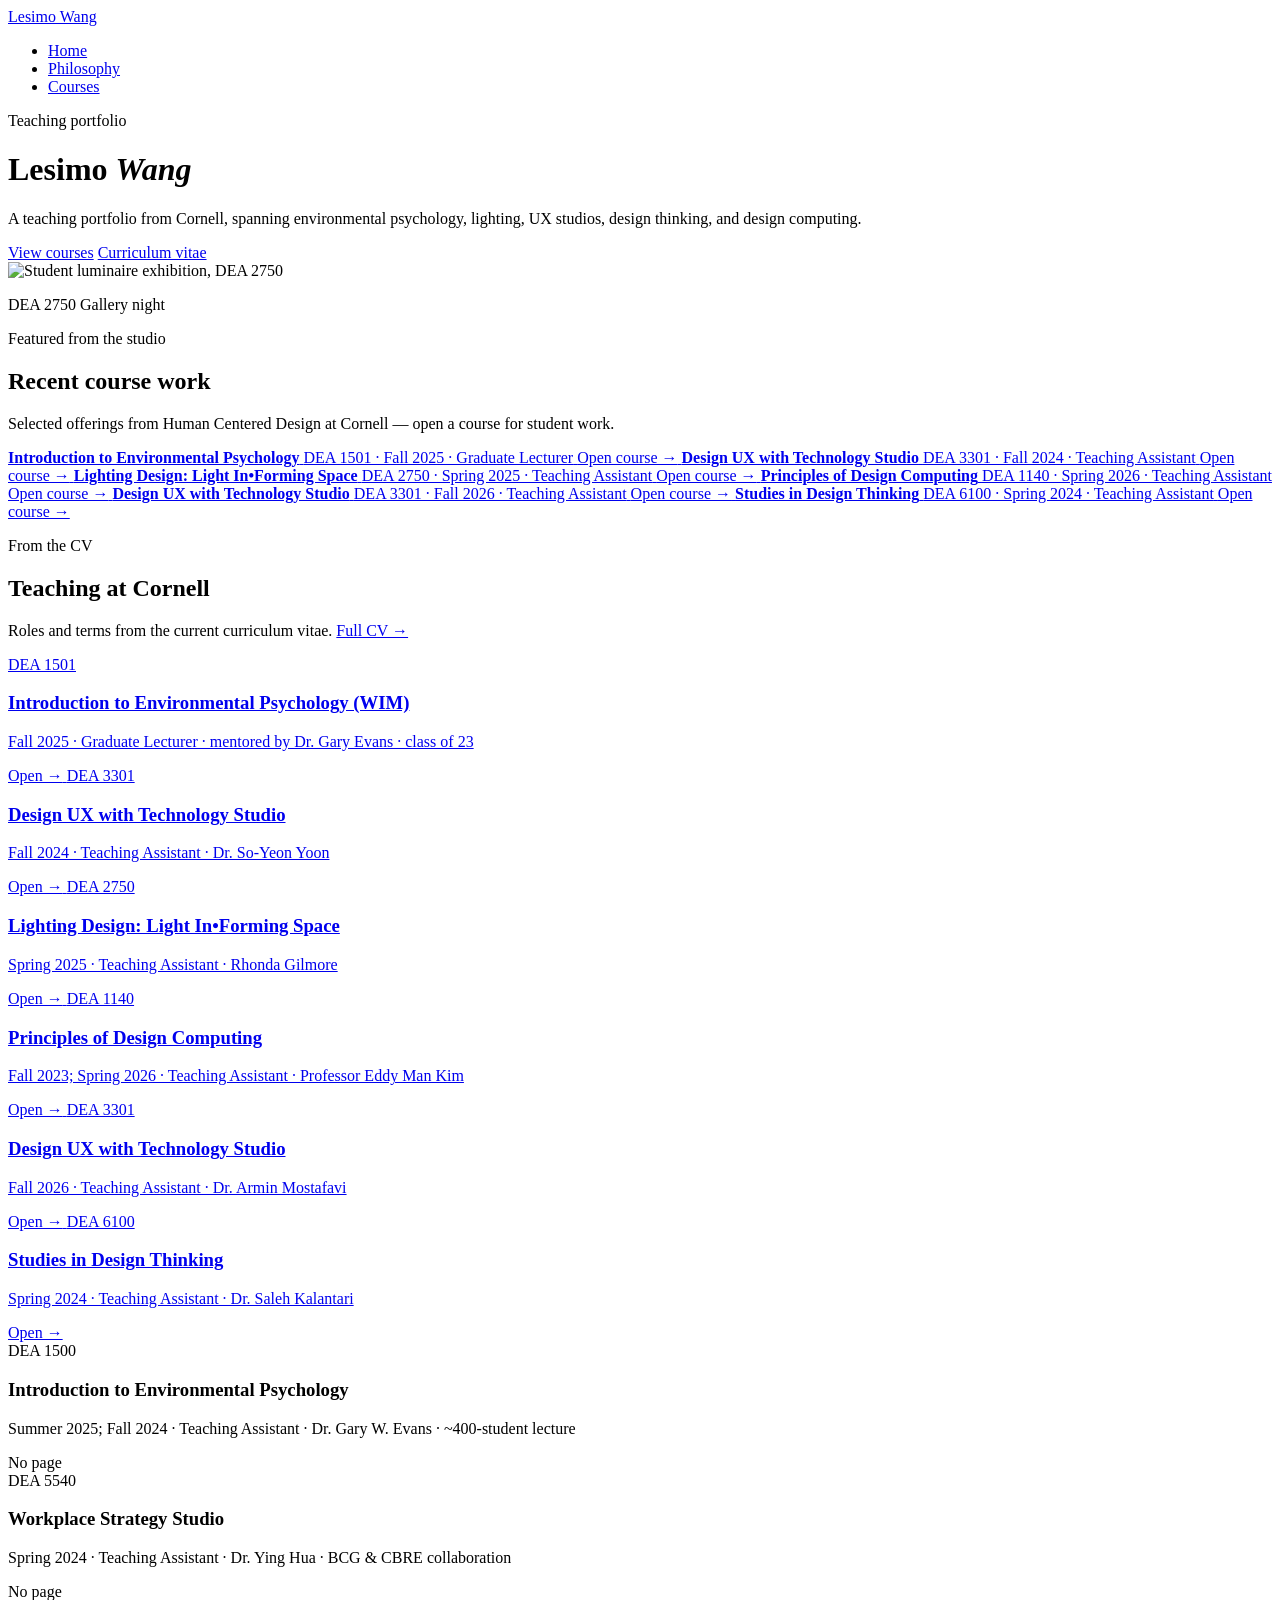
==== index.html @ b4a47603 "Add files via upload" ====
<!DOCTYPE html>
<html lang="en">
<head>
  <meta charset="UTF-8" />
  <meta name="viewport" content="width=device-width, initial-scale=1" />
  <title>Lesimo Wang — Teaching Portfolio</title>
  <link rel="preconnect" href="https://fonts.googleapis.com" />
  <link rel="preconnect" href="https://fonts.gstatic.com" crossorigin />
  <link href="https://fonts.googleapis.com/css2?family=Cormorant+Garamond:ital,wght@0,500;0,600;1,500&family=IBM+Plex+Sans:wght@300;400;500;600&display=swap" rel="stylesheet" />
  <link rel="stylesheet" href="assets/site.css?v=hero-gallery-1" />
</head>
<body>
  <nav class="site-nav">
    <div class="site-nav-inner">
      <a class="brand" href="index.html">Lesimo Wang</a>
      <ul>
        <li><a href="index.html" aria-current="page">Home</a></li>
        <li><a href="philosophy.html">Philosophy</a></li>
        <li><a href="courses/index.html">Courses</a></li>
      </ul>
    </div>
  </nav>

  <header class="hero">
    <div class="hero-copy">
      <p class="eyebrow">Teaching portfolio</p>
      <h1 class="hero-brand">Lesimo <em>Wang</em></h1>
      <p class="hero-lead">
        A teaching portfolio from Cornell, spanning environmental psychology, lighting, UX studios, design thinking, and design computing.
      </p>
      <div class="cta-row">
        <a class="cta-primary" href="courses/index.html">View courses</a>
        <a class="cta-secondary" href="cv.html">Curriculum vitae</a>
      </div>
    </div>
    <div class="hero-visual hero-visual--photo">
      <img
        class="hero-visual-img"
        src="assets/dea-2750/exhibit/exhibit-panorama-hero.jpg"
        alt="Student luminaire exhibition, DEA 2750"
      />
      <p class="visual-caption">
        <span>DEA 2750</span>
        Gallery night
      </p>
    </div>
  </header>

  <section class="section band">
    <div class="section-head">
      <div>
        <p class="label">Featured from the studio</p>
        <h2>Recent course work</h2>
      </div>
      <p class="note">
        Selected offerings from Human Centered Design at Cornell — open a course for student work.
      </p>
    </div>
    <div class="artifact-rail">
      <a class="artifact-item" href="courses/dea-1501.html">
        <strong>Introduction to Environmental Psychology</strong>
        <span>DEA 1501 · Fall 2025 · Graduate Lecturer</span>
        <span class="tick">Open course →</span>
      </a>
      <a class="artifact-item" href="courses/dea-3301-f24.html">
        <strong>Design UX with Technology Studio</strong>
        <span>DEA 3301 · Fall 2024 · Teaching Assistant</span>
        <span class="tick">Open course →</span>
      </a>
      <a class="artifact-item" href="courses/dea-2750.html">
        <strong>Lighting Design: Light In•Forming Space</strong>
        <span>DEA 2750 · Spring 2025 · Teaching Assistant</span>
        <span class="tick">Open course →</span>
      </a>
      <a class="artifact-item" href="courses/dea-1140.html">
        <strong>Principles of Design Computing</strong>
        <span>DEA 1140 · Spring 2026 · Teaching Assistant</span>
        <span class="tick">Open course →</span>
      </a>
      <a class="artifact-item" href="courses/dea-3301-f26.html">
        <strong>Design UX with Technology Studio</strong>
        <span>DEA 3301 · Fall 2026 · Teaching Assistant</span>
        <span class="tick">Open course →</span>
      </a>
      <a class="artifact-item" href="courses/dea-6100.html">
        <strong>Studies in Design Thinking</strong>
        <span>DEA 6100 · Spring 2024 · Teaching Assistant</span>
        <span class="tick">Open course →</span>
      </a>
    </div>
  </section>

  <section class="section">
    <div class="section-head">
      <div>
        <p class="label">From the CV</p>
        <h2>Teaching at Cornell</h2>
      </div>
      <p class="note">
        Roles and terms from the current curriculum vitae.
        <a href="cv.html">Full CV →</a>
      </p>
    </div>
    <div class="course-list home-teaching-list">
      <a class="course-row" href="courses/dea-1501.html">
        <span class="code">DEA 1501</span>
        <div>
          <h3>Introduction to Environmental Psychology (WIM)</h3>
          <p>Fall 2025 · Graduate Lecturer · mentored by Dr. Gary Evans · class of 23</p>
        </div>
        <span class="go">Open →</span>
      </a>
      <a class="course-row" href="courses/dea-3301-f24.html">
        <span class="code">DEA 3301</span>
        <div>
          <h3>Design UX with Technology Studio</h3>
          <p>Fall 2024 · Teaching Assistant · Dr. So-Yeon Yoon</p>
        </div>
        <span class="go">Open →</span>
      </a>
      <a class="course-row" href="courses/dea-2750.html">
        <span class="code">DEA 2750</span>
        <div>
          <h3>Lighting Design: Light In•Forming Space</h3>
          <p>Spring 2025 · Teaching Assistant · Rhonda Gilmore</p>
        </div>
        <span class="go">Open →</span>
      </a>
      <a class="course-row" href="courses/dea-1140.html">
        <span class="code">DEA 1140</span>
        <div>
          <h3>Principles of Design Computing</h3>
          <p>Fall 2023; Spring 2026 · Teaching Assistant · Professor Eddy Man Kim</p>
        </div>
        <span class="go">Open →</span>
      </a>
      <a class="course-row" href="courses/dea-3301-f26.html">
        <span class="code">DEA 3301</span>
        <div>
          <h3>Design UX with Technology Studio</h3>
          <p>Fall 2026 · Teaching Assistant · Dr. Armin Mostafavi</p>
        </div>
        <span class="go">Open →</span>
      </a>
      <a class="course-row" href="courses/dea-6100.html">
        <span class="code">DEA 6100</span>
        <div>
          <h3>Studies in Design Thinking</h3>
          <p>Spring 2024 · Teaching Assistant · Dr. Saleh Kalantari</p>
        </div>
        <span class="go">Open →</span>
      </a>
      <div class="course-row is-static">
        <span class="code">DEA 1500</span>
        <div>
          <h3>Introduction to Environmental Psychology</h3>
          <p>Summer 2025; Fall 2024 · Teaching Assistant · Dr. Gary W. Evans · ~400-student lecture</p>
        </div>
        <span class="go ph">No page</span>
      </div>
      <div class="course-row is-static">
        <span class="code">DEA 5540</span>
        <div>
          <h3>Workplace Strategy Studio</h3>
          <p>Spring 2024 · Teaching Assistant · Dr. Ying Hua · BCG &amp; CBRE collaboration</p>
        </div>
        <span class="go ph">No page</span>
      </div>
    </div>
  </section>

  <footer class="site-footer">
    <span>Lesimo Wang · yw529@cornell.edu</span>
    <span>
      <a href="cv.html">CV</a>
      ·
      <a href="assets/cv-yuanzhi-wang.pdf" target="_blank" rel="noopener">Download PDF</a>
    </span>
  </footer>

</body>
</html>
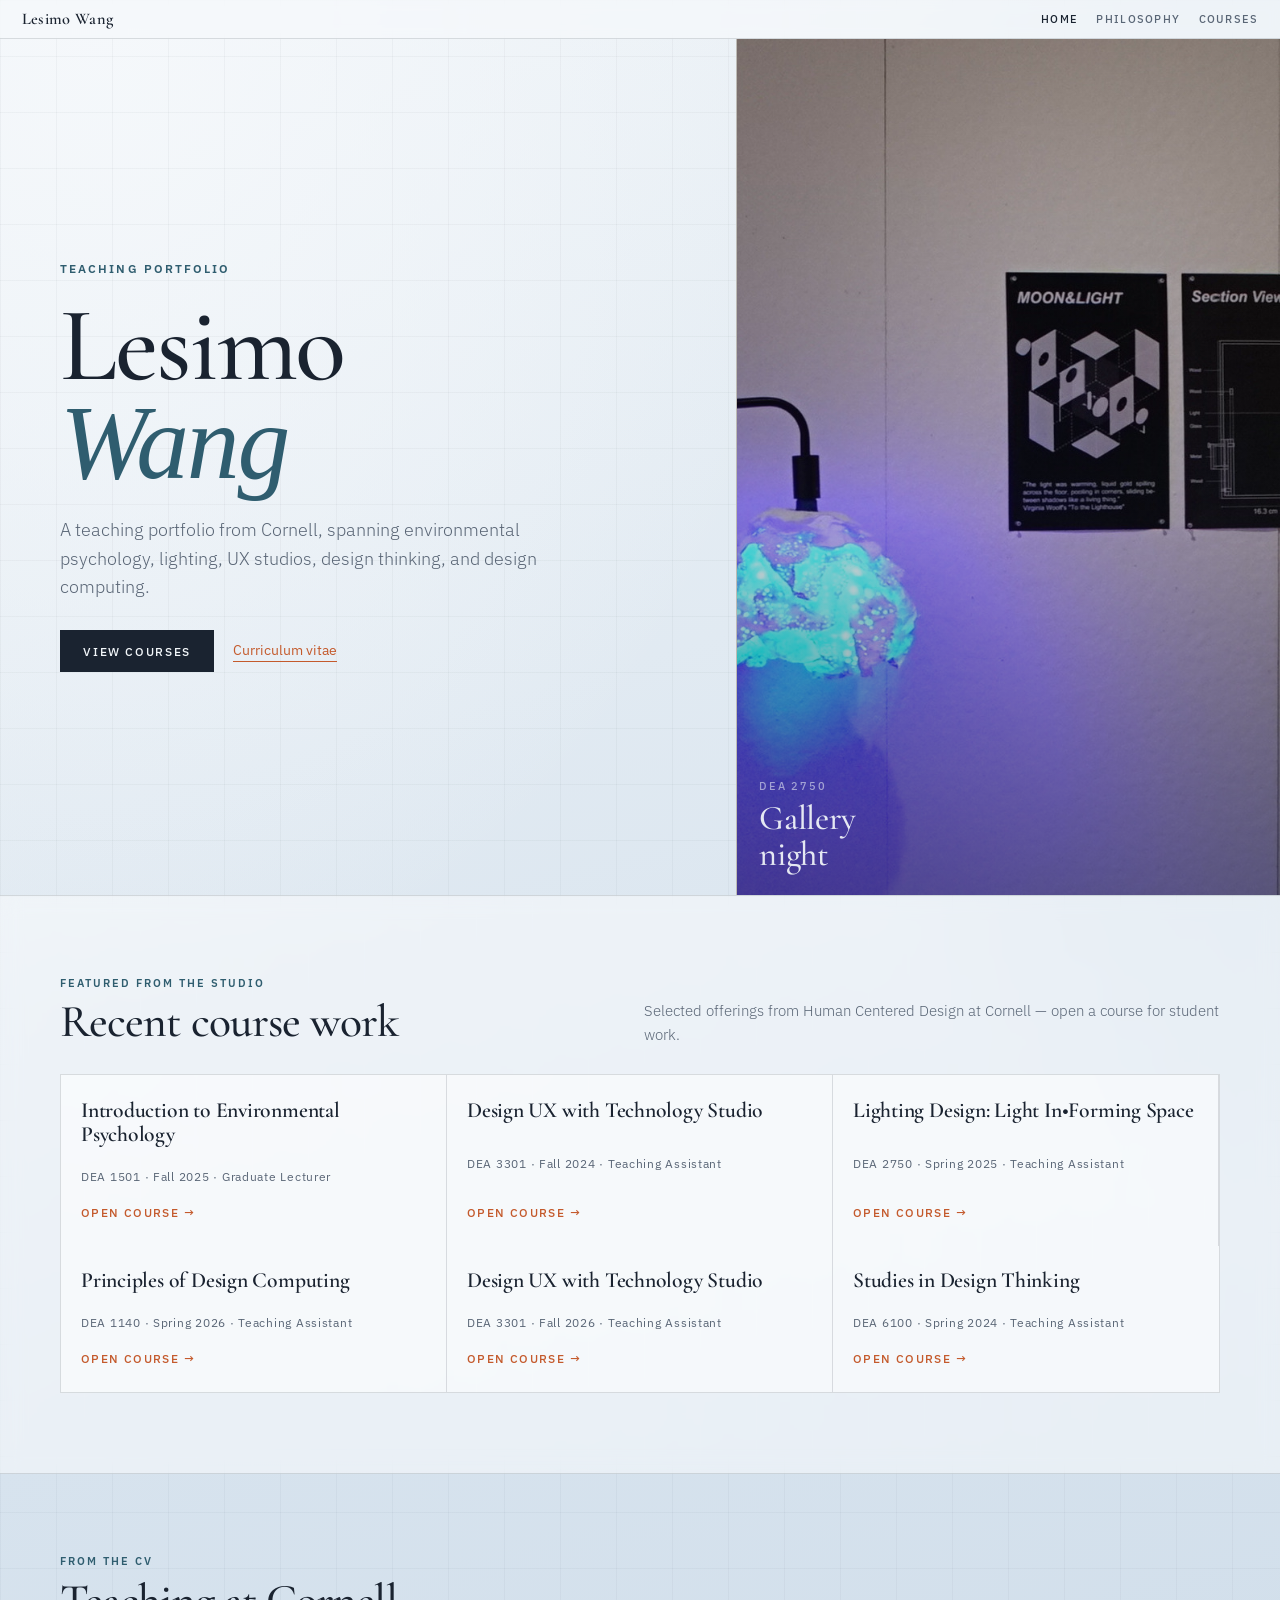
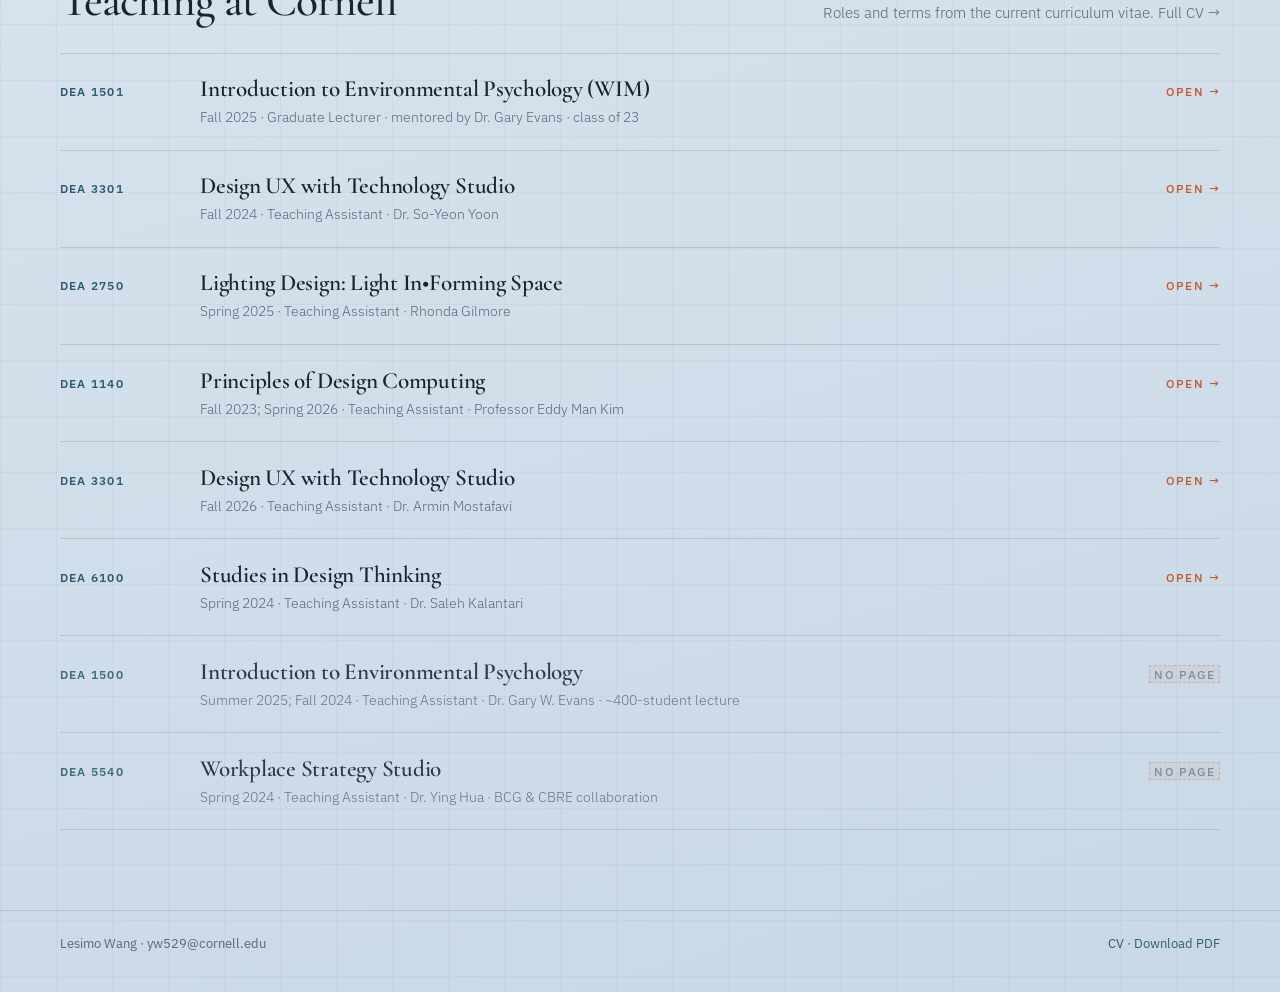
==== commit a6736295: "Add Cloudflare Web Analytics beacon to all public pages Insert the site-wide analytics script once o" ====
--- a/index.html
+++ b/index.html
@@ -178,5 +178,6 @@
     </span>
   </footer>
 
+<!-- Cloudflare Web Analytics --><script type='module' src='https://static.cloudflareinsights.com/beacon.min.js' data-cf-beacon='{"token": "278f370150f842c4921b867a629c3dd2"}'></script><!-- End Cloudflare Web Analytics -->
 </body>
 </html>
--- a/assets/site.css
+++ b/assets/site.css
@@ -0,0 +1,2810 @@
+:root {
+  --ink: #1a2330;
+  --muted: #5a6676;
+  --accent: #2f5d6f;
+  --signal: #c45a2c;
+  --line: rgba(26, 35, 48, 0.14);
+  --paper: rgba(255, 255, 255, 0.48);
+  --soft: #f5f8fb;
+  /* Student-work media mat (no outer frame) */
+  --media-mat: #f4f7f6;
+  --overview-max: 44rem;
+}
+
+* { box-sizing: border-box; margin: 0; padding: 0; }
+
+html { scroll-behavior: smooth; }
+
+body {
+  font-family: "IBM Plex Sans", sans-serif;
+  color: var(--ink);
+  background-color: #e4ecf3;
+  background-image:
+    linear-gradient(rgba(26, 35, 48, 0.035) 1px, transparent 1px),
+    linear-gradient(90deg, rgba(26, 35, 48, 0.035) 1px, transparent 1px),
+    radial-gradient(110% 75% at 8% 0%, #f5f8fb 0%, transparent 52%),
+    radial-gradient(80% 60% at 100% 18%, #c5d5e4 0%, transparent 48%),
+    linear-gradient(165deg, #eef3f7 0%, #d7e3ee 50%, #c9d8e6 100%);
+  background-size: 56px 56px, 56px 56px, 100% 100%, 100% 100%, 100% 100%;
+  min-height: 100vh;
+}
+
+a { color: inherit; text-decoration: none; }
+img { max-width: 100%; display: block; }
+
+/* Consistent keyboard focus across the site */
+:focus {
+  outline: none;
+}
+
+:focus-visible {
+  outline: 2px solid var(--accent);
+  outline-offset: 3px;
+}
+
+.site-nav {
+  position: sticky;
+  top: 0;
+  z-index: 20;
+  border-bottom: 1px solid var(--line);
+  background: rgba(245, 248, 251, 0.72);
+  backdrop-filter: blur(6px);
+}
+
+.site-nav-inner {
+  display: flex;
+  justify-content: space-between;
+  align-items: center;
+  gap: 1.5rem;
+  width: 100%;
+  margin: 0;
+  padding: 0.55rem clamp(0.85rem, 2.2vw, 1.35rem);
+}
+
+.site-nav-actions {
+  display: flex;
+  align-items: center;
+  gap: 1rem;
+  margin-left: auto;
+}
+
+.site-nav .brand {
+  font-family: "Cormorant Garamond", serif;
+  font-size: 1.02rem;
+  font-weight: 600;
+  letter-spacing: 0.02em;
+}
+
+.site-nav ul {
+  display: flex;
+  gap: 1.15rem;
+  list-style: none;
+  font-size: 0.66rem;
+  letter-spacing: 0.12em;
+  text-transform: uppercase;
+  font-weight: 500;
+  color: var(--muted);
+}
+
+.site-nav a[aria-current="page"] { color: var(--ink); }
+
+.site-footer {
+  border-top: 1px solid var(--line);
+  padding: 1.5rem clamp(1.4rem, 5vw, 3.75rem) 2.5rem;
+  font-size: 0.8rem;
+  color: var(--muted);
+  display: flex;
+  justify-content: space-between;
+  align-items: center;
+  gap: 1rem;
+  flex-wrap: wrap;
+}
+
+.site-footer .placeholder {
+  font-size: 0.72rem;
+  letter-spacing: 0.08em;
+  text-transform: uppercase;
+}
+
+.site-footer a {
+  color: var(--accent);
+  text-decoration: none;
+}
+
+.site-footer a:hover { color: var(--signal); }
+
+.footer-nav {
+  display: flex;
+  flex-wrap: wrap;
+  align-items: center;
+  gap: 0.85rem 1.25rem;
+  font-size: 0.78rem;
+  letter-spacing: 0.04em;
+}
+
+.footer-nav a {
+  color: var(--accent);
+}
+
+.footer-nav a:hover { color: var(--signal); }
+
+.footer-nav .footer-nav-muted {
+  color: rgba(90, 102, 118, 0.45);
+  pointer-events: none;
+}
+
+/* Home hero */
+.hero {
+  min-height: calc(100vh - 2.75rem);
+  display: grid;
+  grid-template-columns: 1.15fr 0.85fr;
+  align-items: stretch;
+}
+
+@media (max-width: 880px) {
+  .hero { grid-template-columns: 1fr; min-height: auto; }
+  .hero-visual { min-height: 38vh; order: -1; }
+}
+
+.hero-copy {
+  padding: clamp(2.25rem, 6vw, 4.75rem) clamp(1.4rem, 5vw, 3.75rem);
+  display: flex;
+  flex-direction: column;
+  justify-content: center;
+  gap: 1.35rem;
+}
+
+.eyebrow {
+  font-size: 0.72rem;
+  font-weight: 600;
+  letter-spacing: 0.18em;
+  text-transform: uppercase;
+  color: var(--accent);
+}
+
+.hero-brand {
+  font-family: "Cormorant Garamond", serif;
+  font-size: clamp(3.2rem, 8.5vw, 6.6rem);
+  font-weight: 500;
+  line-height: 0.92;
+  letter-spacing: -0.02em;
+  max-width: 10ch;
+}
+
+.hero-brand em {
+  font-style: italic;
+  color: var(--accent);
+}
+
+.hero-lead {
+  max-width: 30rem;
+  font-size: clamp(1rem, 1.5vw, 1.15rem);
+  font-weight: 300;
+  line-height: 1.55;
+  color: var(--muted);
+}
+
+.cta-row {
+  display: flex;
+  gap: 1.2rem;
+  align-items: center;
+  flex-wrap: wrap;
+  margin-top: 0.5rem;
+}
+
+.cta-primary {
+  display: inline-block;
+  padding: 0.85rem 1.45rem;
+  background: var(--ink);
+  color: #f3f7fa;
+  font-size: 0.74rem;
+  letter-spacing: 0.14em;
+  text-transform: uppercase;
+  font-weight: 500;
+  transition: background 0.22s ease;
+}
+
+.cta-primary:hover { background: var(--accent); }
+
+.cta-secondary {
+  font-size: 0.88rem;
+  color: var(--signal);
+  border-bottom: 1px solid currentColor;
+  padding-bottom: 0.12rem;
+  font-weight: 400;
+}
+
+.hero-visual {
+  position: relative;
+  overflow: hidden;
+  border-left: 1px solid var(--line);
+  min-height: 100%;
+  animation: plane-in 1.1s ease both;
+  /* Match gallery wall so cover never flashes a black letterbox */
+  background: #d8d4cc;
+}
+
+.hero-visual--photo {
+  background: #d8d4cc;
+}
+
+.hero-visual-img {
+  position: absolute;
+  inset: 0;
+  display: block;
+  width: 100%;
+  height: 100%;
+  object-fit: cover;
+  object-position: 50% 42%;
+}
+
+.hero-visual--photo::after {
+  content: "";
+  position: absolute;
+  inset: 0;
+  z-index: 1;
+  pointer-events: none;
+  background: linear-gradient(
+    180deg,
+    rgba(26, 35, 48, 0.08) 0%,
+    rgba(26, 35, 48, 0.18) 55%,
+    rgba(26, 35, 48, 0.52) 100%
+  );
+}
+
+@media (max-width: 880px) {
+  .hero-visual { border-left: none; border-bottom: 1px solid var(--line); }
+}
+
+.visual-caption {
+  position: absolute;
+  left: 1.4rem;
+  bottom: 1.4rem;
+  z-index: 2;
+  font-family: "Cormorant Garamond", serif;
+  font-size: clamp(1.5rem, 2.8vw, 2.15rem);
+  font-weight: 500;
+  color: rgba(243, 247, 250, 0.92);
+  line-height: 1.05;
+  letter-spacing: -0.01em;
+  max-width: 9ch;
+}
+
+.visual-caption span {
+  display: block;
+  font-family: "IBM Plex Sans", sans-serif;
+  font-size: 0.68rem;
+  letter-spacing: 0.16em;
+  text-transform: uppercase;
+  font-weight: 500;
+  color: rgba(243, 247, 250, 0.55);
+  margin-bottom: 0.45rem;
+}
+
+@keyframes plane-in {
+  from { opacity: 0.65; transform: translateX(12px); }
+  to { opacity: 1; transform: none; }
+}
+
+@keyframes drift {
+  0%, 100% { translate: 0 0; }
+  50% { translate: 0 -6px; }
+}
+
+@keyframes rise {
+  from { transform: translateY(8px); }
+  to { transform: none; }
+}
+
+@keyframes section-in {
+  from { opacity: 0; transform: translateY(14px); }
+  to { opacity: 1; transform: none; }
+}
+
+.hero-copy > * { animation: rise 0.65s ease both; }
+.hero-copy > *:nth-child(2) { animation-delay: 0.06s; }
+.hero-copy > *:nth-child(3) { animation-delay: 0.12s; }
+.hero-copy > *:nth-child(4) { animation-delay: 0.18s; }
+
+/* Sections */
+.section {
+  padding: clamp(3rem, 7vw, 5rem) clamp(1.4rem, 5vw, 3.75rem);
+  animation: section-in 0.7s ease both;
+}
+
+.section:nth-of-type(1) { animation-delay: 0.04s; }
+.section:nth-of-type(2) { animation-delay: 0.1s; }
+.section:nth-of-type(3) { animation-delay: 0.16s; }
+.section:nth-of-type(4) { animation-delay: 0.22s; }
+
+@media (prefers-reduced-motion: reduce) {
+  .hero-copy > *,
+  .hero-visual,
+  .p1,
+  .p2,
+  .page-hero,
+  .section {
+    animation: none !important;
+  }
+
+  button.project-slide:hover,
+  a.project-slide:hover,
+  .cover-card:hover,
+  button.project-slide:hover .project-slide-media img,
+  a.project-slide:hover .project-slide-media img,
+  .poster-card:hover .poster-card-media img,
+  .cover-card:hover .cover-media img {
+    transform: none !important;
+  }
+}
+
+.section.band {
+  background: var(--paper);
+  backdrop-filter: blur(10px);
+  border-top: 1px solid var(--line);
+  border-bottom: 1px solid var(--line);
+}
+
+
+/* Avoid double hairlines when two paper bands meet */
+.section.band + .section.band {
+  border-top: none;
+}
+
+/* Course index: band already separates groups — drop the extra top pad */
+.course-group.band + .course-group,
+.course-group + .course-group.band {
+  padding-top: clamp(3rem, 7vw, 5rem);
+}
+
+.section-head {
+  display: flex;
+  justify-content: space-between;
+  align-items: end;
+  gap: 2rem;
+  margin-bottom: 1.75rem;
+  flex-wrap: wrap;
+}
+
+/* Section eyebrows — same on every course page (Overview, studio sections, exhibit) */
+.label {
+  font-size: 0.7rem;
+  font-weight: 600;
+  letter-spacing: 0.18em;
+  text-transform: uppercase;
+  color: var(--accent);
+  margin-bottom: 0.55rem;
+}
+
+.section-head .label {
+  margin-bottom: 0.55rem;
+}
+
+.section-head h1,
+.section-head h2,
+.page-title {
+  font-family: "Cormorant Garamond", serif;
+  font-size: clamp(1.9rem, 3.8vw, 2.85rem);
+  font-weight: 500;
+  line-height: 1.05;
+  letter-spacing: -0.02em;
+}
+
+.section-head .note,
+.prose {
+  font-size: 0.95rem;
+  font-weight: 300;
+  color: var(--muted);
+  max-width: 36rem;
+  line-height: 1.55;
+}
+
+.prose p + p { margin-top: 1rem; }
+.prose strong { color: var(--ink); font-weight: 500; }
+
+.page-hero {
+  padding: clamp(2.5rem, 6vw, 4rem) clamp(1.4rem, 5vw, 3.75rem) 1.5rem;
+  animation: section-in 0.65s ease both;
+}
+
+.page-hero .page-title {
+  margin: 0.4rem 0 0.9rem;
+  max-width: min(100%, 22ch);
+  font-size: clamp(1.7rem, 3.2vw, 2.45rem);
+  line-height: 1.08;
+  white-space: normal;
+  overflow-wrap: break-word;
+  text-wrap: balance;
+}
+
+@media (max-width: 720px) {
+  .page-hero .page-title {
+    font-size: clamp(1.35rem, 5.2vw, 1.9rem);
+    max-width: 100%;
+  }
+}
+.page-hero .lead {
+  max-width: 34rem;
+  color: var(--muted);
+  font-weight: 300;
+  line-height: 1.55;
+  font-size: 1.05rem;
+}
+
+.page-hero .lead a {
+  color: var(--signal);
+  border-bottom: 1px solid currentColor;
+  text-decoration: none;
+}
+
+.page-hero .lead a:hover {
+  color: var(--ink);
+}
+
+.meta-row {
+  display: flex;
+  flex-wrap: wrap;
+  gap: 0.75rem 1.5rem;
+  margin-top: 1.25rem;
+  font-size: 0.72rem;
+  letter-spacing: 0.12em;
+  text-transform: uppercase;
+  color: var(--accent);
+  font-weight: 500;
+}
+
+.tag-row {
+  display: flex;
+  flex-wrap: wrap;
+  gap: 0.4rem;
+  margin-top: 1.1rem;
+  margin-left: 0;
+}
+
+/* Keep hero tags to a short row */
+.tag-row .tag:nth-child(n + 6) {
+  display: none;
+}
+
+.tag {
+  display: inline-flex;
+  align-items: center;
+  padding: 0.32rem 0.65rem;
+  border: 1px solid rgba(47, 93, 111, 0.18);
+  background: rgba(247, 250, 252, 0.9);
+  backdrop-filter: blur(10px);
+  -webkit-backdrop-filter: blur(10px);
+  box-shadow: none;
+  color: var(--accent);
+  font-size: 0.72rem;
+  letter-spacing: 0.04em;
+  text-transform: lowercase;
+  font-weight: 500;
+  line-height: 1.25;
+}
+
+/* Course index list — not cards */
+.course-group + .course-group {
+  padding-top: 0.5rem;
+}
+
+.course-group .section-head {
+  margin-bottom: 1.15rem;
+}
+
+.course-group .section-head h2 {
+  font-size: clamp(1.55rem, 2.8vw, 2.1rem);
+}
+
+.course-subgroup {
+  margin-top: 1.75rem;
+}
+
+.course-subgroup:first-of-type {
+  margin-top: 0.35rem;
+}
+
+.course-subgroup-title {
+  font-family: "IBM Plex Sans", sans-serif;
+  font-size: 0.68rem;
+  letter-spacing: 0.18em;
+  text-transform: uppercase;
+  color: var(--muted);
+  font-weight: 600;
+  margin: 0 0 0.65rem;
+}
+
+.course-list {
+  border-top: 1px solid var(--line);
+}
+
+.course-row--priority h3 {
+  font-size: 1.55rem;
+}
+
+.course-row--priority .code {
+  color: var(--signal);
+}
+
+.course-row {
+  display: grid;
+  grid-template-columns: 7.5rem 1fr auto;
+  gap: 1.25rem;
+  align-items: baseline;
+  padding: 1.35rem 0;
+  border-bottom: 1px solid var(--line);
+  transition: padding-left 0.2s ease, background 0.2s ease;
+}
+
+.course-row:hover { padding-left: 0.35rem; }
+
+.course-row .code {
+  font-size: 0.78rem;
+  letter-spacing: 0.1em;
+  text-transform: uppercase;
+  color: var(--accent);
+  font-weight: 600;
+}
+
+.course-row h3 {
+  font-family: "Cormorant Garamond", serif;
+  font-size: 1.45rem;
+  font-weight: 600;
+  letter-spacing: -0.01em;
+  margin-bottom: 0.25rem;
+}
+
+.course-row p {
+  font-size: 0.9rem;
+  color: var(--muted);
+  font-weight: 300;
+  line-height: 1.45;
+  max-width: 36rem;
+}
+
+.course-row .go {
+  font-size: 0.72rem;
+  letter-spacing: 0.12em;
+  text-transform: uppercase;
+  color: var(--signal);
+  font-weight: 500;
+  white-space: nowrap;
+}
+
+@media (max-width: 700px) {
+  .course-row {
+    grid-template-columns: 1fr;
+    gap: 0.4rem;
+  }
+}
+
+.course-row.is-static {
+  cursor: default;
+  opacity: 0.88;
+}
+
+.course-row.is-static:hover { padding-left: 0; background: transparent; }
+
+.course-row .go.ph {
+  color: var(--muted);
+  opacity: 0.75;
+}
+
+.cv-teaching {
+  display: grid;
+  gap: 1.75rem;
+  max-width: 48rem;
+}
+
+.cv-post h3 {
+  font-family: "Cormorant Garamond", serif;
+  font-size: 1.35rem;
+  font-weight: 600;
+  margin: 0.15rem 0 0.55rem;
+}
+
+.cv-post h3 a {
+  color: inherit;
+  text-decoration: none;
+}
+
+.cv-post h3 a:hover { color: var(--accent); }
+
+.cv-meta {
+  font-size: 0.78rem;
+  letter-spacing: 0.04em;
+  color: var(--muted);
+  font-weight: 400;
+}
+
+.cv-post ul {
+  margin: 0;
+  padding-left: 1.1rem;
+  color: var(--muted);
+  font-weight: 300;
+  line-height: 1.55;
+  font-size: 0.95rem;
+}
+
+.cv-post li + li { margin-top: 0.35rem; }
+
+/* Course detail blocks */
+.detail-grid {
+  display: grid;
+  grid-template-columns: repeat(3, 1fr);
+  gap: 0;
+  border: 1px solid var(--line);
+  background: rgba(255, 255, 255, 0.45);
+  margin-top: 1.5rem;
+}
+
+@media (max-width: 800px) {
+  .detail-grid { grid-template-columns: 1fr; }
+}
+
+.detail-block {
+  padding: 1.4rem 1.3rem 1.6rem;
+  border-right: 1px solid var(--line);
+}
+
+.detail-block:last-child { border-right: none; }
+
+@media (max-width: 800px) {
+  .detail-block { border-right: none; border-bottom: 1px solid var(--line); }
+  .detail-block:last-child { border-bottom: none; }
+}
+
+.detail-block h3 {
+  font-size: 0.7rem;
+  letter-spacing: 0.16em;
+  text-transform: uppercase;
+  color: var(--accent);
+  margin-bottom: 0.7rem;
+  font-weight: 600;
+}
+
+.detail-block p {
+  font-size: 0.92rem;
+  font-weight: 300;
+  line-height: 1.5;
+  color: var(--muted);
+}
+
+.detail-block .placeholder-tag {
+  display: inline-block;
+  margin-top: 0.75rem;
+  font-size: 0.65rem;
+  letter-spacing: 0.1em;
+  text-transform: uppercase;
+  color: var(--signal);
+}
+
+/* Artifact / project rail — workshop structure */
+.artifact-rail {
+  display: grid;
+  grid-template-columns: repeat(3, 1fr);
+  border: 1px solid var(--line);
+  background: rgba(255, 255, 255, 0.55);
+}
+
+@media (max-width: 700px) {
+  .artifact-rail { grid-template-columns: 1fr; }
+}
+
+.artifact-item {
+  padding: 1.4rem 1.25rem 1.6rem;
+  border-right: 1px solid var(--line);
+  min-height: 8.5rem;
+  display: flex;
+  flex-direction: column;
+  justify-content: space-between;
+  gap: 1.35rem;
+  transition: background 0.2s ease;
+}
+
+.artifact-item:last-child { border-right: none; }
+
+@media (max-width: 700px) {
+  .artifact-item { border-right: none; border-bottom: 1px solid var(--line); }
+  .artifact-item:last-child { border-bottom: none; }
+}
+
+.artifact-item:hover { background: #fff; }
+
+.artifact-item strong {
+  font-family: "Cormorant Garamond", serif;
+  font-size: 1.35rem;
+  font-weight: 600;
+  letter-spacing: -0.01em;
+  line-height: 1.15;
+}
+
+.artifact-item span {
+  font-size: 0.76rem;
+  letter-spacing: 0.06em;
+  color: var(--muted);
+  font-weight: 400;
+}
+
+.artifact-item .tick {
+  font-size: 0.72rem;
+  letter-spacing: 0.12em;
+  text-transform: uppercase;
+  color: var(--signal);
+  font-weight: 500;
+}
+
+.artifact-item .badge-ph {
+  font-size: 0.65rem;
+  letter-spacing: 0.1em;
+  text-transform: uppercase;
+  color: var(--accent);
+}
+
+/* Featured media strip on lighting */
+.media-plane {
+  margin-top: 1.75rem;
+  border: none;
+  overflow: hidden;
+  background: #1e3340;
+  max-height: 28rem;
+}
+
+.media-plane img {
+  width: 100%;
+  height: 28rem;
+  object-fit: cover;
+  object-position: center top;
+  opacity: 0.92;
+}
+
+.media-plane figcaption {
+  padding: 0.85rem 1.1rem;
+  background: rgba(245, 248, 251, 0.92);
+  font-size: 0.78rem;
+  color: var(--muted);
+  letter-spacing: 0.04em;
+}
+
+.back-link {
+  display: inline-block;
+  margin-bottom: 1rem;
+  font-size: 0.72rem;
+  letter-spacing: 0.12em;
+  text-transform: uppercase;
+  color: var(--signal);
+  font-weight: 500;
+}
+
+/* Course outcomes + syllabus embed */
+.overview-syllabus {
+  display: grid;
+  grid-template-columns: minmax(0, 0.95fr) minmax(0, 1.05fr);
+  gap: clamp(1.5rem, 3vw, 2.75rem);
+  align-items: start;
+}
+
+@media (max-width: 900px) {
+  .overview-syllabus { grid-template-columns: 1fr; }
+}
+
+/* Match section-head h2 — one size for all course section titles */
+.overview-col h2,
+.syllabus-col h2 {
+  font-family: "Cormorant Garamond", serif;
+  font-size: clamp(1.9rem, 3.8vw, 2.85rem);
+  font-weight: 500;
+  line-height: 1.05;
+  letter-spacing: -0.02em;
+  margin: 0.35rem 0 1.1rem;
+}
+
+.overview-block {
+  max-width: var(--overview-max);
+}
+
+.overview-block--spaced {
+  margin-bottom: 1.5rem;
+}
+
+.overview-col .overview-block {
+  max-width: none; /* column already constrains width */
+}
+
+.overview-block p {
+  font-size: 1rem;
+  font-weight: 300;
+  line-height: 1.6;
+  color: var(--muted);
+}
+
+.overview-block p + p { margin-top: 1rem; }
+
+.syllabus-col .syllabus-toolbar {
+  margin-bottom: 0.85rem;
+}
+
+.syllabus-col .syllabus-frame {
+  height: min(70vh, 36rem);
+}
+
+.materials-placeholder {
+  min-height: min(70vh, 22rem);
+  padding: 1.4rem 1.3rem;
+  display: flex;
+  flex-direction: column;
+  justify-content: center;
+  gap: 0.75rem;
+  background: rgba(255, 255, 255, 0.55);
+}
+
+.materials-placeholder p {
+  font-size: 0.95rem;
+  font-weight: 300;
+  line-height: 1.5;
+  color: var(--muted);
+  max-width: 28rem;
+}
+
+a.cover-card {
+  color: inherit;
+}
+
+/* ——— DEA 2750 exhibition stage ——— */
+.role-caption {
+  margin: 0 0 1.1rem;
+  font-size: 0.92rem;
+  font-weight: 300;
+  color: var(--muted);
+  line-height: 1.45;
+}
+
+.role-caption-k {
+  display: inline-block;
+  margin-right: 0.65rem;
+  font-size: 0.68rem;
+  letter-spacing: 0.14em;
+  text-transform: uppercase;
+  color: var(--accent);
+  font-weight: 600;
+}
+
+.exhibit-stage {
+  position: relative;
+  border: none;
+  background: #162830;
+  overflow: hidden; /* arrows + float stay inside; float height capped in JS */
+}
+
+/* Preserve Overview2 native ratio 8192×1856; scroll — never squash to fit */
+.exhibit-scroll {
+  overflow-x: auto;
+  overflow-y: hidden;
+  -webkit-overflow-scrolling: touch;
+  scrollbar-width: thin;
+}
+
+.exhibit-scroll::-webkit-scrollbar {
+  height: 6px;
+}
+
+.exhibit-scroll::-webkit-scrollbar-thumb {
+  background: rgba(255, 255, 255, 0.22);
+}
+
+.exhibit-panorama {
+  position: relative;
+  height: min(52vh, 420px);
+  aspect-ratio: 8192 / 1856;
+  width: calc(min(52vh, 420px) * 8192 / 1856);
+  flex-shrink: 0;
+}
+
+.exhibit-panorama .pano-img {
+  width: 100%;
+  height: 100%;
+  display: block;
+  object-fit: cover; /* AR-matched box — cover == contain here */
+}
+
+.pano-arrow {
+  position: absolute;
+  top: 50%;
+  z-index: 4;
+  transform: translateY(-50%);
+  width: 2.4rem;
+  height: 2.4rem;
+  border: 0;
+  padding: 0;
+  margin: 0;
+  background: transparent;
+  color: rgba(255, 255, 255, 0.42);
+  font-size: 1.85rem;
+  line-height: 1;
+  font-weight: 300;
+  cursor: pointer;
+  transition: color 0.18s ease, opacity 0.18s ease;
+}
+
+.pano-arrow:hover,
+.pano-arrow:focus-visible {
+  color: rgba(255, 255, 255, 0.85);
+}
+
+.pano-arrow:focus-visible {
+  outline-color: rgba(255, 255, 255, 0.7);
+  outline-offset: 4px;
+}
+
+.pano-arrow[hidden] {
+  display: none;
+}
+
+.pano-arrow-left {
+  left: 0.35rem;
+}
+
+.pano-arrow-right {
+  right: 0.35rem;
+}
+
+.hotspot {
+  position: absolute;
+  width: clamp(14px, 1.6vw, 22px);
+  height: clamp(14px, 1.6vw, 22px);
+  border-radius: 50%;
+  border: 1.5px solid rgba(255, 255, 255, 0.85);
+  background: rgba(196, 90, 44, 0.55);
+  transform: translate(-50%, -50%);
+  cursor: pointer;
+  padding: 0;
+  z-index: 2;
+  box-shadow: 0 0 0 0 rgba(196, 90, 44, 0.35);
+  transition: background 0.15s ease, box-shadow 0.15s ease, transform 0.15s ease;
+}
+
+.hotspot:hover,
+.hotspot:focus-visible {
+  background: rgba(196, 90, 44, 0.95);
+  box-shadow: 0 0 0 7px rgba(196, 90, 44, 0.28);
+  transform: translate(-50%, -50%) scale(1.12);
+}
+
+.hotspot:focus-visible {
+  outline: 2px solid rgba(255, 255, 255, 0.9);
+  outline-offset: 3px;
+}
+
+.exhibit-section {
+  padding-bottom: clamp(2.5rem, 5vw, 3.5rem);
+}
+
+/* Poster + simple photo strip (same height, natural widths, full images) */
+.exhibit-after {
+  margin-top: 2rem;
+  display: grid;
+  grid-template-columns: minmax(11rem, 0.62fr) minmax(0, 1.38fr);
+  gap: clamp(1.25rem, 3vw, 2rem);
+  align-items: start;
+}
+
+.exhibit-poster-block {
+  margin: 0;
+}
+
+.exhibit-poster-block .label,
+.exhibit-works .label {
+  margin-bottom: 0.75rem;
+}
+
+.exhibit-poster-block a {
+  display: block;
+}
+
+.exhibit-poster-block img {
+  width: 100%;
+  height: auto;
+  display: block;
+  border: none;
+  background: transparent;
+}
+
+#f24-project1-exhibit {
+  margin-top: 2.5rem;
+}
+
+.exhibit-works {
+  min-width: 0;
+}
+
+.exhibit-works-rail {
+  display: flex;
+  align-items: stretch;
+  gap: 0.55rem;
+  overflow-x: auto;
+  overflow-y: hidden;
+  -webkit-overflow-scrolling: touch;
+  scrollbar-width: thin;
+  /* height synced to poster via JS; fallback until then */
+  height: min(70vw, 32rem);
+}
+
+.exhibit-works-rail::-webkit-scrollbar {
+  height: 5px;
+}
+
+.exhibit-works-rail::-webkit-scrollbar-thumb {
+  background: rgba(26, 35, 48, 0.2);
+}
+
+.exhibit-works-rail img {
+  flex: 0 0 auto;
+  height: 100%;
+  width: auto;
+  max-width: none;
+  display: block;
+  border: none;
+  background: var(--media-mat);
+}
+
+@media (max-width: 900px) {
+  .exhibit-after {
+    grid-template-columns: 1fr;
+  }
+
+  /* Poster first, photo rail second on narrow screens */
+  .exhibit-poster-block {
+    order: 1;
+    max-width: 20rem;
+  }
+
+  .exhibit-works {
+    order: 2;
+  }
+
+  .exhibit-works-rail {
+    height: 16rem;
+  }
+}
+
+/* Three final PDF boards — static row (no scroll needed) */
+.finals-grid {
+  display: grid;
+  grid-template-columns: repeat(3, minmax(0, 1fr));
+  gap: clamp(0.85rem, 2vw, 1.35rem);
+  margin-top: 2rem;
+}
+
+.placeholder-note {
+  margin-top: 0.85rem;
+  font-size: 0.82rem;
+  font-weight: 400;
+  color: var(--muted);
+  font-style: italic;
+  line-height: 1.45;
+}
+
+.ph {
+  display: inline;
+  padding: 0.05em 0.35em;
+  border: 1px dashed rgba(196, 90, 44, 0.45);
+  background: rgba(196, 90, 44, 0.08);
+  color: var(--signal);
+  font-size: 0.92em;
+  font-style: normal;
+  font-weight: 500;
+  letter-spacing: 0.02em;
+}
+
+@media (max-width: 820px) {
+  .finals-grid {
+    grid-template-columns: 1fr;
+    max-width: 26rem;
+  }
+}
+
+.exhibit-float {
+  position: absolute;
+  z-index: 5;
+  width: min(36vw, 240px);
+  max-height: calc(100% - 24px);
+  display: flex;
+  flex-direction: column;
+  background: rgba(255, 255, 255, 0.96);
+  border: 1px solid rgba(26, 35, 48, 0.12);
+  box-shadow: 0 10px 28px rgba(18, 26, 34, 0.28);
+  padding: 3px;
+  pointer-events: none;
+  opacity: 0;
+  transform: translateY(6px);
+  transition: opacity 0.18s ease, transform 0.18s ease;
+  overflow: hidden;
+}
+
+.exhibit-float.is-on {
+  opacity: 1;
+  transform: none;
+}
+
+.exhibit-float img {
+  width: 100%;
+  height: auto;
+  max-height: 100%;
+  display: block;
+  background: #1e3340;
+  object-fit: contain;
+  flex: 0 1 auto;
+}
+
+@media (max-width: 700px) {
+  .exhibit-float {
+    width: min(52vw, 200px);
+  }
+}
+
+@media print {
+  .hotspot,
+  .pano-arrow,
+  .exhibit-float {
+    display: none !important;
+  }
+
+  .exhibit-scroll {
+    overflow: visible;
+  }
+
+  .exhibit-panorama {
+    width: 100%;
+    height: auto;
+    aspect-ratio: 8192 / 1856;
+  }
+}
+
+.outcomes-list {
+  list-style: none;
+  margin-top: 1.25rem;
+  display: grid;
+  gap: 0.55rem;
+}
+
+.outcomes-list li {
+  position: relative;
+  padding-left: 1rem;
+  font-size: 0.92rem;
+  font-weight: 300;
+  line-height: 1.45;
+  color: var(--muted);
+}
+
+.outcomes-list li::before {
+  content: "";
+  position: absolute;
+  left: 0;
+  top: 0.55em;
+  width: 0.35rem;
+  height: 0.35rem;
+  background: var(--accent);
+}
+
+.role-line {
+  margin-top: 1.5rem;
+  padding-top: 1.25rem;
+  border-top: 1px solid var(--line);
+  font-size: 0.92rem;
+  color: var(--muted);
+  font-weight: 300;
+  line-height: 1.5;
+  max-width: 40rem;
+}
+
+.role-line strong {
+  color: var(--ink);
+  font-weight: 500;
+}
+
+.role-facts {
+  margin-top: 1.5rem;
+  padding-top: 1.25rem;
+  border-top: 1px solid var(--line);
+  display: grid;
+  gap: 0.85rem;
+}
+
+.role-facts > div {
+  display: grid;
+  grid-template-columns: 6.5rem 1fr;
+  gap: 0.75rem;
+  align-items: baseline;
+}
+
+.role-facts dt {
+  font-size: 0.68rem;
+  letter-spacing: 0.12em;
+  text-transform: uppercase;
+  color: var(--accent);
+  font-weight: 600;
+}
+
+.role-facts dd {
+  font-size: 0.92rem;
+  color: var(--muted);
+  font-weight: 300;
+  line-height: 1.5;
+}
+
+.role-facts dd .outcomes-list {
+  margin-top: 0.15rem;
+}
+
+.role-facts dd .outcomes-list li {
+  font-size: 0.88rem;
+}
+
+.role-facts > div.role-facts--stack {
+  align-items: start;
+}
+
+@media (max-width: 520px) {
+  .role-facts > div { grid-template-columns: 1fr; gap: 0.2rem; }
+}
+
+.syllabus-toolbar {
+  display: flex;
+  justify-content: space-between;
+  align-items: baseline;
+  gap: 1rem;
+  flex-wrap: wrap;
+  margin-bottom: 1rem;
+}
+
+.syllabus-frame-wrap {
+  border: 1px solid var(--line);
+  background: rgba(255, 255, 255, 0.7);
+  overflow: hidden;
+}
+
+.syllabus-frame {
+  display: block;
+  width: 100%;
+  height: min(78vh, 48rem);
+  border: 0;
+  background: #fff;
+}
+
+.outcome-rail {
+  display: grid;
+  grid-template-columns: 1fr;
+  border: 1px solid var(--line);
+  background: rgba(255, 255, 255, 0.55);
+}
+
+.outcome-item {
+  display: grid;
+  grid-template-columns: 6.5rem 1fr auto;
+  gap: 1rem;
+  align-items: baseline;
+  padding: 1.15rem 1.25rem;
+  border-bottom: 1px solid var(--line);
+  transition: background 0.2s ease;
+}
+
+.outcome-item:last-child { border-bottom: none; }
+.outcome-item:hover { background: #fff; }
+
+.outcome-item .kind {
+  font-size: 0.68rem;
+  letter-spacing: 0.12em;
+  text-transform: uppercase;
+  color: var(--accent);
+  font-weight: 600;
+}
+
+.outcome-item strong {
+  font-family: "Cormorant Garamond", serif;
+  font-size: 1.2rem;
+  font-weight: 600;
+  letter-spacing: -0.01em;
+  line-height: 1.2;
+  display: block;
+  margin-bottom: 0.25rem;
+}
+
+.outcome-item .who {
+  font-size: 0.82rem;
+  color: var(--muted);
+  font-weight: 300;
+  line-height: 1.4;
+}
+
+.outcome-item .open {
+  font-size: 0.72rem;
+  letter-spacing: 0.12em;
+  text-transform: uppercase;
+  color: var(--signal);
+  font-weight: 500;
+  white-space: nowrap;
+}
+
+@media (max-width: 700px) {
+  .outcome-item {
+    grid-template-columns: 1fr;
+    gap: 0.35rem;
+  }
+}
+
+/* Project 1 — horizontal photo gallery */
+.project-slide-rail-wrap {
+  position: relative;
+  margin-top: 0.35rem;
+}
+
+.project-slide-rail-wrap::before,
+.project-slide-rail-wrap::after {
+  content: "";
+  position: absolute;
+  top: 0;
+  bottom: 1.1rem;
+  width: 2.25rem;
+  z-index: 2;
+  pointer-events: none;
+}
+
+.project-slide-rail-wrap::before {
+  left: 0;
+  background: linear-gradient(90deg, rgba(244, 247, 246, 0.95) 0%, transparent 100%);
+}
+
+.project-slide-rail-wrap::after {
+  right: 0;
+  background: linear-gradient(270deg, rgba(244, 247, 246, 0.95) 0%, transparent 100%);
+}
+
+.project-slide-rail {
+  display: flex;
+  gap: 1.15rem;
+  overflow-x: auto;
+  scroll-snap-type: x mandatory;
+  scroll-padding-inline: 0.5rem;
+  padding: 0.15rem 0.5rem 1.35rem;
+  -webkit-overflow-scrolling: touch;
+  scrollbar-width: thin;
+}
+
+.project-slide-rail::-webkit-scrollbar { height: 5px; }
+.project-slide-rail::-webkit-scrollbar-thumb {
+  background: rgba(26, 35, 48, 0.22);
+  border-radius: 999px;
+}
+
+.project-slide {
+  flex: 0 0 min(78vw, 28.5rem);
+  scroll-snap-align: center;
+  display: flex;
+  flex-direction: column;
+  gap: 0;
+  margin: 0;
+  padding: 0;
+  border: none !important;
+  background: transparent;
+  cursor: pointer;
+  text-align: left;
+  font: inherit;
+  color: inherit;
+  appearance: none;
+  -webkit-appearance: none;
+  box-shadow: none;
+  outline: none;
+  transition: transform 0.25s ease;
+}
+
+/* Hover lift only on interactive slides (button/link) — static divs stay still */
+button.project-slide:hover,
+a.project-slide:hover {
+  transform: translateY(-2px);
+}
+
+.project-slide-media img {
+  transition: transform 0.35s ease;
+}
+
+button.project-slide:hover .project-slide-media img,
+a.project-slide:hover .project-slide-media img {
+  transform: scale(1.015);
+}
+
+.poster-card-media img,
+.cover-card .cover-media img {
+  transition: transform 0.35s ease;
+}
+
+.poster-card:hover .poster-card-media img,
+.cover-card:hover .cover-media img {
+  transform: scale(1.02);
+}
+
+button.project-slide:focus-visible,
+a.project-slide:focus-visible {
+  outline: 2px solid var(--accent);
+  outline-offset: 4px;
+}
+
+.project-slide-media {
+  display: block;
+  overflow: hidden;
+  border: none;
+  background: var(--media-mat);
+  line-height: 0;
+  box-shadow: none;
+}
+
+.project-slide img {
+  display: block;
+  width: 100%;
+  height: auto;
+  aspect-ratio: 16 / 9;
+  object-fit: cover;
+  object-position: center;
+  background: var(--media-mat);
+  border: none !important;
+  outline: none !important;
+  box-shadow: none !important;
+  filter: none;
+}
+
+.project-slide-caption {
+  display: grid;
+  gap: 0.06rem;
+  margin-top: 0.5rem;
+  padding: 0.4rem 0.55rem 0.42rem;
+  background: rgba(255, 255, 255, 0.38);
+  border: none;
+  backdrop-filter: blur(12px);
+  -webkit-backdrop-filter: blur(12px);
+  color: var(--ink);
+}
+
+button.project-slide:hover .project-slide-caption,
+a.project-slide:hover .project-slide-caption {
+  background: rgba(255, 255, 255, 0.52);
+}
+
+.project-slide-caption .group {
+  font-size: 0.55rem;
+  letter-spacing: 0.14em;
+  text-transform: uppercase;
+  color: var(--accent);
+  font-weight: 500;
+}
+
+.project-slide-caption strong {
+  font-family: "Cormorant Garamond", serif;
+  font-size: 0.9rem;
+  font-weight: 600;
+  letter-spacing: -0.01em;
+  line-height: 1.15;
+  color: var(--ink);
+}
+
+.project-slide-caption .who {
+  font-size: 0.68rem;
+  font-weight: 300;
+  color: var(--muted);
+  line-height: 1.35;
+}
+
+.project-slide-caption .project-pdf-link {
+  margin-top: 0.2rem;
+  font-size: 0.62rem;
+  letter-spacing: 0.1em;
+  text-transform: uppercase;
+  font-weight: 500;
+  color: var(--signal);
+  text-decoration: none;
+  width: fit-content;
+}
+
+.project-slide-caption .project-pdf-link:hover {
+  text-decoration: underline;
+}
+
+.project-slide-nav {
+  position: absolute;
+  top: calc(50% - 2.4rem);
+  z-index: 3;
+  width: 2rem;
+  height: 2rem;
+  border: 0;
+  border-radius: 999px;
+  background: rgba(255, 255, 255, 0.55);
+  color: var(--ink);
+  backdrop-filter: blur(8px);
+  -webkit-backdrop-filter: blur(8px);
+  cursor: pointer;
+  display: grid;
+  place-items: center;
+  font-size: 0.95rem;
+  line-height: 1;
+  opacity: 0.55;
+  transition: opacity 0.2s ease, background 0.2s ease;
+}
+
+.project-slide-nav:hover { opacity: 0.95; background: rgba(255, 255, 255, 0.78); }
+.project-slide-nav[hidden] { display: none; }
+.project-slide-nav.prev { left: 0.35rem; }
+.project-slide-nav.next { right: 0.35rem; }
+
+@media (max-width: 700px) {
+  .project-slide { flex-basis: min(88vw, 22rem); }
+  .project-slide-rail-wrap::before,
+  .project-slide-rail-wrap::after { width: 1.1rem; }
+  .project-slide-nav { display: none; }
+}
+
+/* Full-width group collages — horizontal scroll */
+.project-fullrail-wrap {
+  position: relative;
+  margin-top: 0.35rem;
+}
+
+.project-fullrail {
+  display: flex;
+  gap: 3.25rem;
+  overflow-x: auto;
+  scroll-snap-type: x mandatory;
+  scroll-padding-inline: 0.25rem;
+  padding: 0.2rem 0.15rem 1.5rem;
+  -webkit-overflow-scrolling: touch;
+  scrollbar-width: thin;
+  align-items: flex-start;
+}
+
+.project-fullrail::-webkit-scrollbar { height: 5px; }
+.project-fullrail::-webkit-scrollbar-thumb {
+  background: rgba(26, 35, 48, 0.22);
+  border-radius: 999px;
+}
+
+.project-group {
+  flex: 0 0 min(94vw, 68rem);
+  scroll-snap-align: start;
+  display: flex;
+  flex-direction: column;
+  gap: 0;
+  max-width: none;
+}
+
+/* Project 2: stack teams top-to-bottom, full width (not sideways) */
+.project-fullrail--stack {
+  display: flex;
+  flex-direction: column;
+  gap: 2.6rem;
+  overflow: visible;
+  scroll-snap-type: none;
+  padding: 0.2rem 0 0.5rem;
+}
+
+.project-fullrail--stack .project-group {
+  flex: none;
+  width: 100%;
+  max-width: none;
+  gap: 0;
+}
+
+.project-fullrail--stack .project-group .project-slide-caption {
+  margin: 0; /* caption flush above boards — no vertical gap */
+}
+
+.project-fullrail--stack .project-group-slides {
+  gap: 1rem;
+}
+
+/* Stacked team row with horizontal swipeable photo set */
+.project-fullrail--stack .project-group-slides-rail-wrap {
+  overflow-x: auto;
+  overflow-y: hidden;
+  -webkit-overflow-scrolling: touch;
+  scroll-snap-type: x mandatory;
+  scroll-padding-inline: 0.15rem;
+  padding-bottom: 0.65rem;
+  scrollbar-width: thin;
+}
+
+.project-fullrail--stack .project-group-slides-rail-wrap::-webkit-scrollbar {
+  height: 5px;
+}
+
+.project-fullrail--stack .project-group-slides-rail-wrap::-webkit-scrollbar-thumb {
+  background: rgba(26, 35, 48, 0.22);
+  border-radius: 999px;
+}
+
+.project-fullrail--stack .project-group-slides.project-group-slides--rail {
+  display: flex;
+  flex-direction: row;
+  flex-wrap: nowrap;
+  gap: 0.85rem;
+  width: max-content;
+  max-width: none;
+}
+
+.project-fullrail--stack .project-group-slides.project-group-slides--rail > .project-slide,
+.project-fullrail--stack .project-group-slides.project-group-slides--rail > .project-slide--photo {
+  flex: 0 0 min(88vw, 42rem);
+  width: min(88vw, 42rem);
+  max-width: min(88vw, 42rem);
+  scroll-snap-align: start;
+}
+
+.project-fullrail--stack .project-group-slides.project-group-slides--rail .project-slide-media img {
+  aspect-ratio: 16 / 9;
+  object-fit: contain;
+  width: 100%;
+  height: auto;
+  display: block;
+  background: #ebe6dc;
+}
+
+#elementals-rail .project-slide-media {
+  background: #ebe6dc;
+}
+
+/* Three report covers in one row */
+.project-fullrail--row {
+  display: grid;
+  grid-template-columns: repeat(3, minmax(0, 1fr));
+  gap: 1.15rem;
+  overflow: visible;
+  scroll-snap-type: none;
+  padding: 0.2rem 0 0.5rem;
+  align-items: start;
+}
+
+.project-fullrail--row .project-group {
+  flex: none;
+  width: 100%;
+  max-width: none;
+}
+
+.project-fullrail--row .project-slide-caption {
+  padding: 0.38rem 0.5rem 0.4rem;
+}
+
+.project-fullrail--row .project-slide-caption strong {
+  font-size: 0.86rem;
+  line-height: 1.15;
+}
+
+.project-fullrail--row .project-slide-caption .who {
+  font-size: 0.62rem;
+}
+
+.project-file-link {
+  display: inline-block;
+  margin-top: 0.35rem;
+  font-size: 0.68rem;
+  letter-spacing: 0.08em;
+  text-transform: uppercase;
+  color: var(--signal);
+  font-weight: 500;
+  text-decoration: none;
+  border-bottom: 1px solid currentColor;
+}
+
+.project-file-link:hover {
+  color: var(--ink);
+}
+
+a.project-slide {
+  color: inherit;
+  text-decoration: none;
+}
+
+.project-fullrail--row .project-slide-media {
+  background: var(--media-mat);
+  border: none;
+}
+
+.project-fullrail--row .project-slide img {
+  width: 100%;
+  height: auto;
+  aspect-ratio: auto;
+  object-fit: contain;
+  object-position: top center;
+  background: var(--media-mat);
+  display: block;
+}
+
+@media (max-width: 820px) {
+  .project-fullrail--row {
+    grid-template-columns: 1fr;
+    gap: 2rem;
+  }
+}
+
+.project-group .project-slide-caption {
+  margin: 0 0 0.65rem;
+  max-width: none;
+  width: 100%;
+  box-sizing: border-box;
+  border-bottom: 0;
+}
+
+/* FA26: caption flush against images — no vertical gap */
+.project-group--caption-below {
+  gap: 0;
+}
+
+.project-group--caption-below .project-slide-caption {
+  margin: 0;
+}
+
+.project-group--caption-below .project-slide-caption strong {
+  font-size: 0.9rem;
+  line-height: 1.15;
+}
+
+.project-group-slides {
+  display: flex;
+  flex-direction: column;
+  gap: 0.85rem;
+}
+
+/* Horizontal rail: one caption spanning a group's slides.
+   Size groups to the slides row only — avoid width:100% captions
+   resolving against the rail viewport (that left huge inter-group blanks). */
+.project-slide-rail .project-group--rail {
+  flex: 0 0 auto;
+  flex-basis: auto;
+  width: fit-content;
+  max-width: none;
+  min-width: 0;
+  scroll-snap-align: start;
+  gap: 0;
+}
+
+.project-group-slides.project-group-slides--rail {
+  display: flex;
+  flex-direction: row;
+  flex-wrap: nowrap;
+  gap: 1.15rem;
+  align-items: stretch;
+  width: max-content;
+  max-width: none;
+}
+
+.project-group-slides.project-group-slides--rail > .project-slide {
+  flex: 0 0 min(78vw, 28.5rem);
+  width: min(78vw, 28.5rem);
+  max-width: min(78vw, 28.5rem);
+  scroll-snap-align: none;
+}
+
+/* FA26 Project 1: tighter slide gaps; compact title caption under boards */
+#project1-rail.project-slide-rail {
+  gap: 1.65rem;
+  align-items: flex-start;
+}
+
+#project1-rail .project-group.project-group--rail {
+  /* Kill shared .project-group flex-basis: min(94vw, 68rem) */
+  flex: 0 0 auto;
+  width: fit-content;
+  min-width: fit-content;
+  max-width: none;
+}
+
+#project1-rail .project-group-slides.project-group-slides--rail {
+  gap: 0.55rem;
+}
+
+#project1-rail .project-group--caption-below .project-slide-caption {
+  width: auto;
+  align-self: stretch;
+  max-width: none;
+  padding: 0.32rem 0.7rem 0.36rem;
+}
+
+/* Two boards side-by-side within a stacked group (must follow .project-group-slides) */
+.project-group-slides.project-group-slides--pair {
+  display: grid !important;
+  flex-direction: unset;
+  grid-template-columns: repeat(2, minmax(0, 1fr));
+  gap: 1rem;
+  align-items: start;
+}
+
+.project-group-slides.project-group-slides--pair > .project-slide,
+.project-group-slides.project-group-slides--pair > .project-slide--full {
+  flex: none !important;
+  width: 100% !important;
+  max-width: none !important;
+  min-width: 0;
+}
+
+.project-group-slides.project-group-slides--pair .project-slide-media img {
+  aspect-ratio: 16 / 10;
+  object-fit: cover;
+  width: 100%;
+  height: auto;
+}
+
+@media (max-width: 700px) {
+  .project-group-slides.project-group-slides--pair {
+    grid-template-columns: 1fr;
+  }
+}
+
+.project-slide--video {
+  width: 100% !important;
+  flex: none !important;
+  max-width: none !important;
+  cursor: default;
+}
+
+.project-slide--video .project-slide-media {
+  display: block;
+  width: 100%;
+  position: relative;
+  overflow: hidden;
+  background: #111820;
+  line-height: 0;
+}
+
+.project-video-poster {
+  position: relative !important;
+  display: block !important;
+  width: 100% !important;
+  margin: 0;
+  padding: 0;
+  border: 0;
+  background: transparent;
+  cursor: pointer;
+  appearance: none;
+  -webkit-appearance: none;
+  isolation: isolate;
+}
+
+.project-video-poster img {
+  display: block;
+  width: 100%;
+  height: auto;
+  aspect-ratio: auto;
+  object-fit: contain;
+  background: transparent;
+  filter: none;
+}
+
+.project-video-play {
+  position: absolute !important;
+  left: 50% !important;
+  top: 50% !important;
+  right: auto !important;
+  bottom: auto !important;
+  z-index: 5 !important;
+  transform: translate(-50%, -50%) !important;
+  width: 5.75rem !important;
+  height: 5.75rem !important;
+  border-radius: 999px !important;
+  display: grid !important;
+  place-items: center !important;
+  box-sizing: border-box !important;
+  margin: 0 !important;
+  padding: 0 0 0 0.2rem !important;
+  border: 1.5px solid rgba(255, 255, 255, 0.75) !important;
+  background: rgba(255, 255, 255, 0.42) !important;
+  color: rgba(18, 26, 34, 0.92) !important;
+  font-size: 0 !important;
+  line-height: 0 !important;
+  pointer-events: none !important;
+  box-shadow: 0 12px 34px rgba(18, 26, 34, 0.24) !important;
+  backdrop-filter: blur(12px);
+  -webkit-backdrop-filter: blur(12px);
+  transition: background 0.2s ease, transform 0.2s ease, box-shadow 0.2s ease;
+}
+
+.project-video-play svg {
+  display: block;
+  width: 2.1rem;
+  height: 2.1rem;
+}
+
+.project-video-poster:hover .project-video-play {
+  background: rgba(255, 255, 255, 0.58) !important;
+  box-shadow: 0 14px 40px rgba(18, 26, 34, 0.3) !important;
+  transform: translate(-50%, -50%) scale(1.07) !important;
+}
+
+/* Keep the video slide from stealing hover lift that can look like the control moved */
+.project-slide--video:hover {
+  transform: none;
+}
+
+.project-video-frame {
+  position: relative;
+  display: block;
+  width: 100%;
+  aspect-ratio: 16 / 9;
+  background: #111820;
+  overflow: hidden;
+}
+
+.project-video-frame iframe {
+  position: absolute;
+  inset: 0;
+  width: 100%;
+  height: 100%;
+  border: 0;
+  display: block;
+}
+
+.project-group-slides .project-slide--full {
+  flex: none;
+  width: 100%;
+  max-width: none;
+  padding-bottom: 0;
+}
+
+.project-fullrail .project-slide-media {
+  box-shadow: none;
+  background: var(--media-mat);
+  border: none;
+}
+
+.project-fullrail .project-slide img {
+  aspect-ratio: auto;
+  width: 100%;
+  height: auto;
+  object-fit: contain;
+  background: var(--media-mat);
+  filter: none;
+}
+
+.project-slide--placeholder {
+  pointer-events: auto;
+  cursor: default;
+  position: relative;
+}
+
+/* Vertical project gallery (mid-review): one group per row, shared caption */
+.project-vrail-wrap {
+  position: relative;
+  margin-top: 0.35rem;
+}
+
+.project-vrail {
+  display: flex;
+  flex-direction: column;
+  gap: 2.35rem;
+  max-height: min(82vh, 58rem);
+  overflow-y: auto;
+  overflow-x: hidden;
+  padding: 0.15rem 0.35rem 1.1rem 0.1rem;
+  scroll-snap-type: y proximity;
+  -webkit-overflow-scrolling: touch;
+  scrollbar-width: thin;
+}
+
+.project-vrail::-webkit-scrollbar { width: 5px; }
+.project-vrail::-webkit-scrollbar-thumb {
+  background: rgba(26, 35, 48, 0.22);
+  border-radius: 999px;
+}
+
+.project-vrail .project-group {
+  flex: none;
+  width: 100%;
+  max-width: none;
+  scroll-snap-align: start;
+}
+
+/* Mid-review: kill shared 68rem flex-basis (it becomes HEIGHT in a column rail)
+   and keep caption flush under the 2-up boards — no gray band between. */
+#midreview-rail > .project-group {
+  flex: 0 0 auto !important;
+  height: auto !important;
+  min-height: 0 !important;
+  max-height: none !important;
+  justify-content: flex-start;
+  gap: 0;
+}
+
+#midreview-rail .project-group-slides {
+  flex: 0 0 auto;
+  margin: 0;
+  padding: 0;
+}
+
+#midreview-rail .project-group-slides.project-group-slides--pair {
+  align-items: start;
+  gap: 0.85rem;
+}
+
+#midreview-rail .project-group-slides--pair > .project-slide {
+  height: fit-content;
+  align-self: start;
+  margin: 0;
+  padding: 0;
+}
+
+#midreview-rail .project-group--caption-below .project-slide-caption {
+  margin: 0 !important;
+  margin-top: 0 !important;
+}
+
+/* Project 2: full-width pair, no cover-crop — keep slide edges readable */
+#midreview-rail .project-group-slides.project-group-slides--pair {
+  width: 100%;
+  max-width: none;
+  margin-inline: 0;
+  gap: 0.85rem;
+}
+
+#midreview-rail .project-group-slides--pair .project-slide-media img,
+#midreview-rail .project-slide img {
+  aspect-ratio: auto;
+  object-fit: contain;
+  object-position: top center;
+  width: 100%;
+  height: auto;
+  background: var(--media-mat);
+  filter: none;
+}
+
+#midreview-rail .project-group--caption-below .project-slide-caption {
+  width: 100%;
+  max-width: none;
+  margin-inline: 0 !important;
+  box-sizing: border-box;
+}
+
+.project-vrail .project-slide {
+  flex: none;
+  width: 100%;
+  max-width: none;
+  height: fit-content;
+}
+
+.project-vrail .project-slide:hover { transform: none; }
+
+.project-vrail .project-slide-media {
+  box-shadow: none;
+  background: var(--media-mat);
+  border: none;
+}
+
+.project-vrail .project-slide img {
+  aspect-ratio: 16 / 10;
+  object-fit: cover;
+  width: 100%;
+  height: auto;
+  background: var(--media-mat);
+  filter: none;
+}
+
+.project-vrail .project-slide-caption strong {
+  font-size: 0.86rem;
+}
+
+.project-vrail .project-slide-caption .who {
+  font-size: 0.64rem;
+}
+
+@media (max-width: 700px) {
+  .project-vrail {
+    max-height: min(75vh, 42rem);
+    gap: 1.75rem;
+  }
+}
+
+/* Horizontal cover gallery */
+.cover-gallery-wrap {
+  position: relative;
+}
+
+.cover-gallery {
+  display: flex;
+  gap: 1rem;
+  overflow-x: auto;
+  scroll-snap-type: x mandatory;
+  padding: 0.35rem 0.15rem 1.1rem;
+  -webkit-overflow-scrolling: touch;
+  scrollbar-width: thin;
+}
+
+.cover-gallery::-webkit-scrollbar { height: 6px; }
+.cover-gallery::-webkit-scrollbar-thumb {
+  background: rgba(26, 35, 48, 0.25);
+  border-radius: 999px;
+}
+
+.cover-card {
+  flex: 0 0 min(78vw, 22rem);
+  scroll-snap-align: start;
+  border: none;
+  background: rgba(255, 255, 255, 0.55);
+  cursor: pointer;
+  text-align: left;
+  padding: 0;
+  font: inherit;
+  color: inherit;
+  appearance: none;
+  -webkit-appearance: none;
+  transition: transform 0.2s ease, background 0.2s ease;
+}
+
+.cover-card:hover,
+.cover-card:focus-visible {
+  background: #fff;
+  transform: translateY(-2px);
+  outline: none;
+}
+
+.cover-card .cover-media {
+  aspect-ratio: 16 / 10;
+  overflow: hidden;
+  background: var(--media-mat);
+  border: none;
+}
+
+.cover-card .cover-media img {
+  width: 100%;
+  height: 100%;
+  object-fit: cover;
+  object-position: center top;
+}
+
+.cover-card .cover-body {
+  padding: 0.95rem 1rem 1.1rem;
+  display: grid;
+  gap: 0.4rem;
+}
+
+.cover-card .kind {
+  font-size: 0.65rem;
+  letter-spacing: 0.12em;
+  text-transform: uppercase;
+  color: var(--accent);
+  font-weight: 600;
+}
+
+.cover-card strong {
+  font-family: "Cormorant Garamond", serif;
+  font-size: 1.15rem;
+  font-weight: 600;
+  line-height: 1.2;
+  letter-spacing: -0.01em;
+}
+
+.cover-card .who {
+  font-size: 0.8rem;
+  color: var(--muted);
+  font-weight: 300;
+  line-height: 1.4;
+}
+
+.cover-card .hint {
+  font-size: 0.68rem;
+  letter-spacing: 0.1em;
+  text-transform: uppercase;
+  color: var(--signal);
+  font-weight: 500;
+  margin-top: 0.35rem;
+}
+
+.gallery-hint--spaced { margin-top: 1rem; }
+
+.gallery-hint {
+  font-size: 0.82rem;
+  color: var(--muted);
+  font-weight: 300;
+  margin: -0.5rem 0 1rem;
+}
+
+/* Outcome modal */
+.outcome-modal[hidden] { display: none; }
+
+.outcome-modal {
+  position: fixed;
+  inset: 0;
+  z-index: 80;
+  display: grid;
+  place-items: center;
+  padding: 1rem;
+}
+
+.outcome-modal .modal-backdrop {
+  position: absolute;
+  inset: 0;
+  background: rgba(18, 26, 34, 0.55);
+  border: 0;
+  cursor: pointer;
+}
+
+.outcome-modal .modal-panel {
+  position: relative;
+  z-index: 1;
+  width: min(960px, 100%);
+  max-height: min(92vh, 900px);
+  display: flex;
+  flex-direction: column;
+  background: #f7fafc;
+  border: 1px solid var(--line);
+  box-shadow: 0 18px 50px rgba(18, 26, 34, 0.28);
+}
+
+.outcome-modal.is-video .modal-panel {
+  width: min(1100px, 96vw);
+  max-height: min(94vh, 920px);
+}
+
+.outcome-modal.is-video .modal-frame {
+  min-height: min(70vh, 620px);
+  background: #111820;
+}
+
+.outcome-modal .modal-head {
+  display: flex;
+  justify-content: space-between;
+  gap: 1rem;
+  align-items: start;
+  padding: 1rem 1.15rem;
+  border-bottom: 1px solid var(--line);
+}
+
+.outcome-modal .modal-head .kind {
+  font-size: 0.65rem;
+  letter-spacing: 0.12em;
+  text-transform: uppercase;
+  color: var(--accent);
+  font-weight: 600;
+  margin-bottom: 0.35rem;
+}
+
+.outcome-modal .modal-head h3 {
+  font-family: "Cormorant Garamond", serif;
+  font-size: 1.35rem;
+  font-weight: 600;
+  line-height: 1.2;
+  max-width: 38rem;
+}
+
+.outcome-modal .modal-head .who {
+  margin-top: 0.35rem;
+  font-size: 0.85rem;
+  color: var(--muted);
+  font-weight: 300;
+}
+
+.outcome-modal .modal-close {
+  border: 0;
+  background: transparent;
+  font-size: 0.72rem;
+  letter-spacing: 0.12em;
+  text-transform: uppercase;
+  color: var(--signal);
+  cursor: pointer;
+  padding: 0.35rem 0.2rem;
+  font-weight: 500;
+}
+
+.outcome-modal .modal-frame {
+  flex: 1;
+  min-height: 55vh;
+  border: 0;
+  width: 100%;
+  background: #fff;
+}
+
+.outcome-modal .modal-foot {
+  display: flex;
+  justify-content: space-between;
+  gap: 1rem;
+  flex-wrap: wrap;
+  padding: 0.85rem 1.15rem;
+  border-top: 1px solid var(--line);
+  font-size: 0.8rem;
+  color: var(--muted);
+}
+
+.outcome-modal .modal-foot a {
+  color: var(--signal);
+  border-bottom: 1px solid currentColor;
+}
+
+/* Screen-only print control */
+.print-btn {
+  border: 1px solid var(--line);
+  background: rgba(255, 255, 255, 0.7);
+  color: var(--muted);
+  font: inherit;
+  font-size: 0.66rem;
+  letter-spacing: 0.12em;
+  text-transform: uppercase;
+  font-weight: 500;
+  padding: 0.35rem 0.65rem;
+  cursor: pointer;
+}
+
+.print-btn:hover {
+  color: var(--ink);
+  border-color: rgba(47, 93, 111, 0.35);
+}
+
+.print-only { display: none; }
+
+/* ——— Print / Save as PDF ——— */
+@media print {
+  @page {
+    margin: 14mm 12mm;
+  }
+
+  html, body {
+    background: #fff !important;
+    background-image: none !important;
+    color: #111 !important;
+    min-height: auto;
+  }
+
+  a {
+    color: inherit !important;
+    text-decoration: none !important;
+  }
+
+  .no-print,
+  .print-btn,
+  .site-nav,
+  .hero-visual,
+  .cta-row,
+  .back-link,
+  .outcome-modal,
+  .cover-card .hint,
+  .gallery-hint,
+  .syllabus-frame,
+  .cta-secondary,
+  .footer-nav,
+  .pano-arrow,
+  .hotspot,
+  .exhibit-float,
+  .project-slide-nav,
+  .work-carousel-nav {
+    display: none !important;
+  }
+
+  .print-only { display: block !important; }
+
+  .site-footer {
+    border-top: 1px solid #ccc;
+    color: #444;
+    padding: 8mm 0 0;
+    margin-top: 8mm;
+    display: block;
+  }
+
+
+  .hero {
+    display: block;
+    min-height: auto;
+    page-break-after: avoid;
+  }
+
+  .hero-copy {
+    padding: 0 0 6mm;
+    animation: none !important;
+  }
+
+  .hero-brand {
+    font-size: 28pt;
+    max-width: none;
+  }
+
+  .page-hero,
+  .section,
+  .section.band {
+    padding: 5mm 0;
+    background: transparent !important;
+    backdrop-filter: none !important;
+    border: 0 !important;
+  }
+
+  .section-head {
+    margin-bottom: 4mm;
+  }
+
+  .overview-syllabus {
+    display: block;
+  }
+
+  .overview-col {
+    page-break-inside: avoid;
+    margin-bottom: 6mm;
+  }
+
+  .syllabus-col {
+    page-break-before: avoid;
+  }
+
+  .syllabus-frame-wrap {
+    border: 1px solid #ccc;
+    padding: 4mm;
+    background: #fafafa;
+  }
+
+  .syllabus-frame-wrap::after {
+    content: "Full syllabus / brief PDF is linked on the web page — export that PDF separately for the complete document.";
+    display: block;
+    font-size: 9pt;
+    color: #444;
+    line-height: 1.4;
+  }
+
+  .materials-placeholder {
+    min-height: 0;
+    padding: 4mm;
+  }
+
+  .tag {
+    background: #fff !important;
+    backdrop-filter: none !important;
+    box-shadow: none !important;
+    border: 1px solid #bbb;
+    color: #222;
+    -webkit-print-color-adjust: exact;
+    print-color-adjust: exact;
+  }
+
+  .role-facts,
+  .detail-grid,
+  .detail-block,
+  .outcome-rail,
+  .outcome-item,
+  .artifact-rail,
+  .artifact-item,
+  .course-row {
+    background: transparent !important;
+    box-shadow: none !important;
+  }
+
+  .detail-grid,
+  .artifact-rail {
+    border: 1px solid #ccc;
+  }
+
+  .cover-gallery {
+    display: grid;
+    grid-template-columns: 1fr 1fr;
+    gap: 4mm;
+    overflow: visible;
+    padding: 0;
+    scroll-snap-type: none;
+  }
+
+  .cover-card {
+    break-inside: avoid;
+    page-break-inside: avoid;
+    flex: none;
+    width: auto;
+    background: #fff;
+    border: 1px solid #ccc;
+    transform: none !important;
+  }
+
+  .cover-card .cover-media {
+    aspect-ratio: 16 / 10;
+    max-height: 42mm;
+  }
+
+  .cover-card .cover-media img {
+    object-fit: cover;
+    object-position: center top;
+  }
+
+  .media-plane {
+    max-height: none;
+    break-inside: avoid;
+  }
+
+  .media-plane img {
+    height: auto;
+    max-height: 90mm;
+    object-fit: contain;
+  }
+
+  .course-row:hover,
+  .artifact-item:hover,
+  .cover-card:hover {
+    background: transparent;
+    padding-left: 0;
+    transform: none;
+  }
+
+  /* Keep URLs for key PDF links in print */
+  .outcome-item[href]::after,
+  a.cover-card[href]::after {
+    content: none;
+  }
+
+  .print-pdf-note {
+    margin-top: 3mm;
+    font-size: 9pt;
+    color: #444;
+    line-height: 1.4;
+  }
+
+  .work-carousel,
+  .work-carousel-nav {
+    display: none !important;
+  }
+}
+
+/* DEA 1140 — portrait final posters as a horizontal rail */
+.poster-rail-wrap {
+  position: relative;
+  margin-top: 0.35rem;
+}
+
+.poster-rail {
+  display: flex;
+  gap: 1rem;
+  overflow-x: auto;
+  scroll-snap-type: x mandatory;
+  padding: 0.25rem 0.1rem 1.15rem;
+  -webkit-overflow-scrolling: touch;
+  scrollbar-width: thin;
+}
+
+.poster-rail::-webkit-scrollbar { height: 5px; }
+.poster-rail::-webkit-scrollbar-thumb {
+  background: rgba(26, 35, 48, 0.22);
+  border-radius: 999px;
+}
+
+.poster-card {
+  flex: 0 0 min(58vw, 17.5rem);
+  scroll-snap-align: start;
+  margin: 0;
+  display: flex;
+  flex-direction: column;
+  background: transparent;
+}
+
+.poster-card--landscape {
+  flex-basis: min(78vw, 26rem);
+}
+
+.poster-card-media {
+  aspect-ratio: 2 / 3;
+  overflow: hidden;
+  background: var(--media-mat);
+  border: none;
+  line-height: 0;
+}
+
+.poster-card--landscape .poster-card-media {
+  aspect-ratio: 16 / 10;
+}
+
+.poster-card-media img {
+  display: block;
+  width: 100%;
+  height: 100%;
+  object-fit: cover;
+  object-position: top center;
+}
+
+.poster-card-name {
+  margin: 0;
+  padding: 0.48rem 0.7rem;
+  background: rgba(26, 35, 48, 0.72);
+  color: rgba(255, 255, 255, 0.92);
+  font-size: 0.55rem;
+  font-weight: 300;
+  letter-spacing: 0.02em;
+  line-height: 1.35;
+  text-align: center;
+  white-space: nowrap;
+  overflow: hidden;
+  text-overflow: ellipsis;
+}
+
+@media (max-width: 700px) {
+  .poster-card {
+    flex-basis: min(72vw, 15.5rem);
+  }
+
+  .poster-card--landscape {
+    flex-basis: min(88vw, 22rem);
+  }
+}
+
+/* DEA 1140 — mood board looping carousel */
+.section--work-carousel {
+  padding-bottom: 0;
+  padding-left: 0;
+  padding-right: 0;
+}
+
+.section--work-carousel .section-head {
+  margin-bottom: 0.75rem;
+  padding-inline: var(--page-pad, clamp(1.25rem, 4vw, 3rem));
+}
+
+.section--work-carousel .work-carousel {
+  position: relative;
+  width: auto;
+  max-width: min(76rem, 100%);
+  margin: 0 auto;
+  height: auto;
+  min-height: 0;
+  overflow: visible;
+  background: transparent;
+  outline: none;
+  touch-action: pan-x;
+  user-select: none;
+  padding-inline: var(--page-pad, clamp(1.25rem, 4vw, 3rem));
+  box-sizing: border-box;
+}
+
+.work-carousel-viewport {
+  position: relative;
+  z-index: 1;
+  width: 100%;
+  overflow: hidden;
+}
+
+.work-carousel-track {
+  display: flex;
+  width: 100%;
+  transition: transform 0.45s cubic-bezier(0.22, 1, 0.36, 1);
+  will-change: transform;
+  align-items: stretch;
+}
+
+.work-slide {
+  flex: 0 0 100%;
+  width: 100%;
+  display: flex;
+  align-items: stretch;
+  justify-content: center;
+  padding: 0;
+  box-sizing: border-box;
+}
+
+.work-slide-frame {
+  width: 100%;
+  max-width: none;
+  display: flex;
+  justify-content: center;
+  min-height: 0;
+}
+
+.work-slide-media {
+  position: relative;
+  margin: 0;
+  width: fit-content;
+  max-width: 100%;
+  line-height: 0;
+  background: transparent;
+  display: flex;
+  flex-direction: column;
+  box-shadow: none;
+}
+
+.work-slide-media img {
+  display: block;
+  width: auto;
+  height: auto;
+  max-width: 100%;
+  max-height: min(86vh, 50rem);
+  object-fit: contain;
+  object-position: top center;
+  background: transparent;
+  margin: 0;
+}
+
+.work-slide-name {
+  position: static;
+  left: auto;
+  bottom: auto;
+  transform: none;
+  z-index: 1;
+  display: block;
+  width: 100%;
+  max-width: none;
+  margin: 0;
+  padding: 0.55rem 1rem;
+  border-radius: 0;
+  background: rgba(26, 35, 48, 0.72);
+  backdrop-filter: none;
+  -webkit-backdrop-filter: none;
+  color: rgba(255, 255, 255, 0.92);
+  font-size: 0.55rem;
+  font-weight: 300;
+  letter-spacing: 0.02em;
+  line-height: 1.35;
+  text-align: center;
+  white-space: nowrap;
+  overflow: hidden;
+  text-overflow: ellipsis;
+  box-sizing: border-box;
+}
+
+/* Same footprint as .project-slide-nav; JS places them at the artwork vertical center */
+.work-carousel-nav {
+  position: absolute;
+  top: 0;
+  z-index: 3;
+  transform: translateY(-50%);
+  width: 2rem;
+  height: 2rem;
+  border: 0;
+  border-radius: 999px;
+  background: rgba(255, 255, 255, 0.55);
+  color: var(--ink);
+  backdrop-filter: blur(8px);
+  -webkit-backdrop-filter: blur(8px);
+  cursor: pointer;
+  pointer-events: auto;
+  display: grid;
+  place-items: center;
+  font-size: 0.95rem;
+  line-height: 1;
+  padding: 0;
+  opacity: 0.55;
+  box-shadow: none;
+  transition: opacity 0.2s ease, background 0.2s ease;
+}
+
+.work-carousel-nav span {
+  display: block;
+  line-height: 1;
+  padding: 0;
+  background: none;
+  width: auto;
+  height: auto;
+  border-radius: 0;
+  backdrop-filter: none;
+  -webkit-backdrop-filter: none;
+}
+
+.work-carousel-nav:hover,
+.work-carousel-nav:focus-visible {
+  opacity: 0.95;
+  background: rgba(255, 255, 255, 0.78);
+  outline: none;
+}
+
+.work-carousel-nav--prev { left: 0.35rem; }
+.work-carousel-nav--next { right: 0.35rem; }
+
+@media (max-width: 700px) {
+  .work-slide-name {
+    font-size: 0.52rem;
+    padding: 0.48rem 0.85rem;
+  }
+}
+
+
+/* Hide student-work author labels */
+.poster-card-name,
+.work-slide-name,
+.cover-card .who,
+.project-slide-caption .who,
+.project-group .who,
+.outcome-modal .modal-head .who {
+  display: none !important;
+}
+
+
+.outcome-modal .modal-close:focus-visible,
+.modal-backdrop:focus-visible,
+.site-nav a:focus-visible,
+.footer-nav a:focus-visible,
+.back-link:focus-visible,
+.cta-primary:focus-visible,
+.cta-secondary:focus-visible,
+.course-row:focus-visible,
+.syllabus-toolbar a:focus-visible,
+.syllabus-toolbar button:focus-visible {
+  outline: 2px solid var(--accent);
+  outline-offset: 3px;
+}
